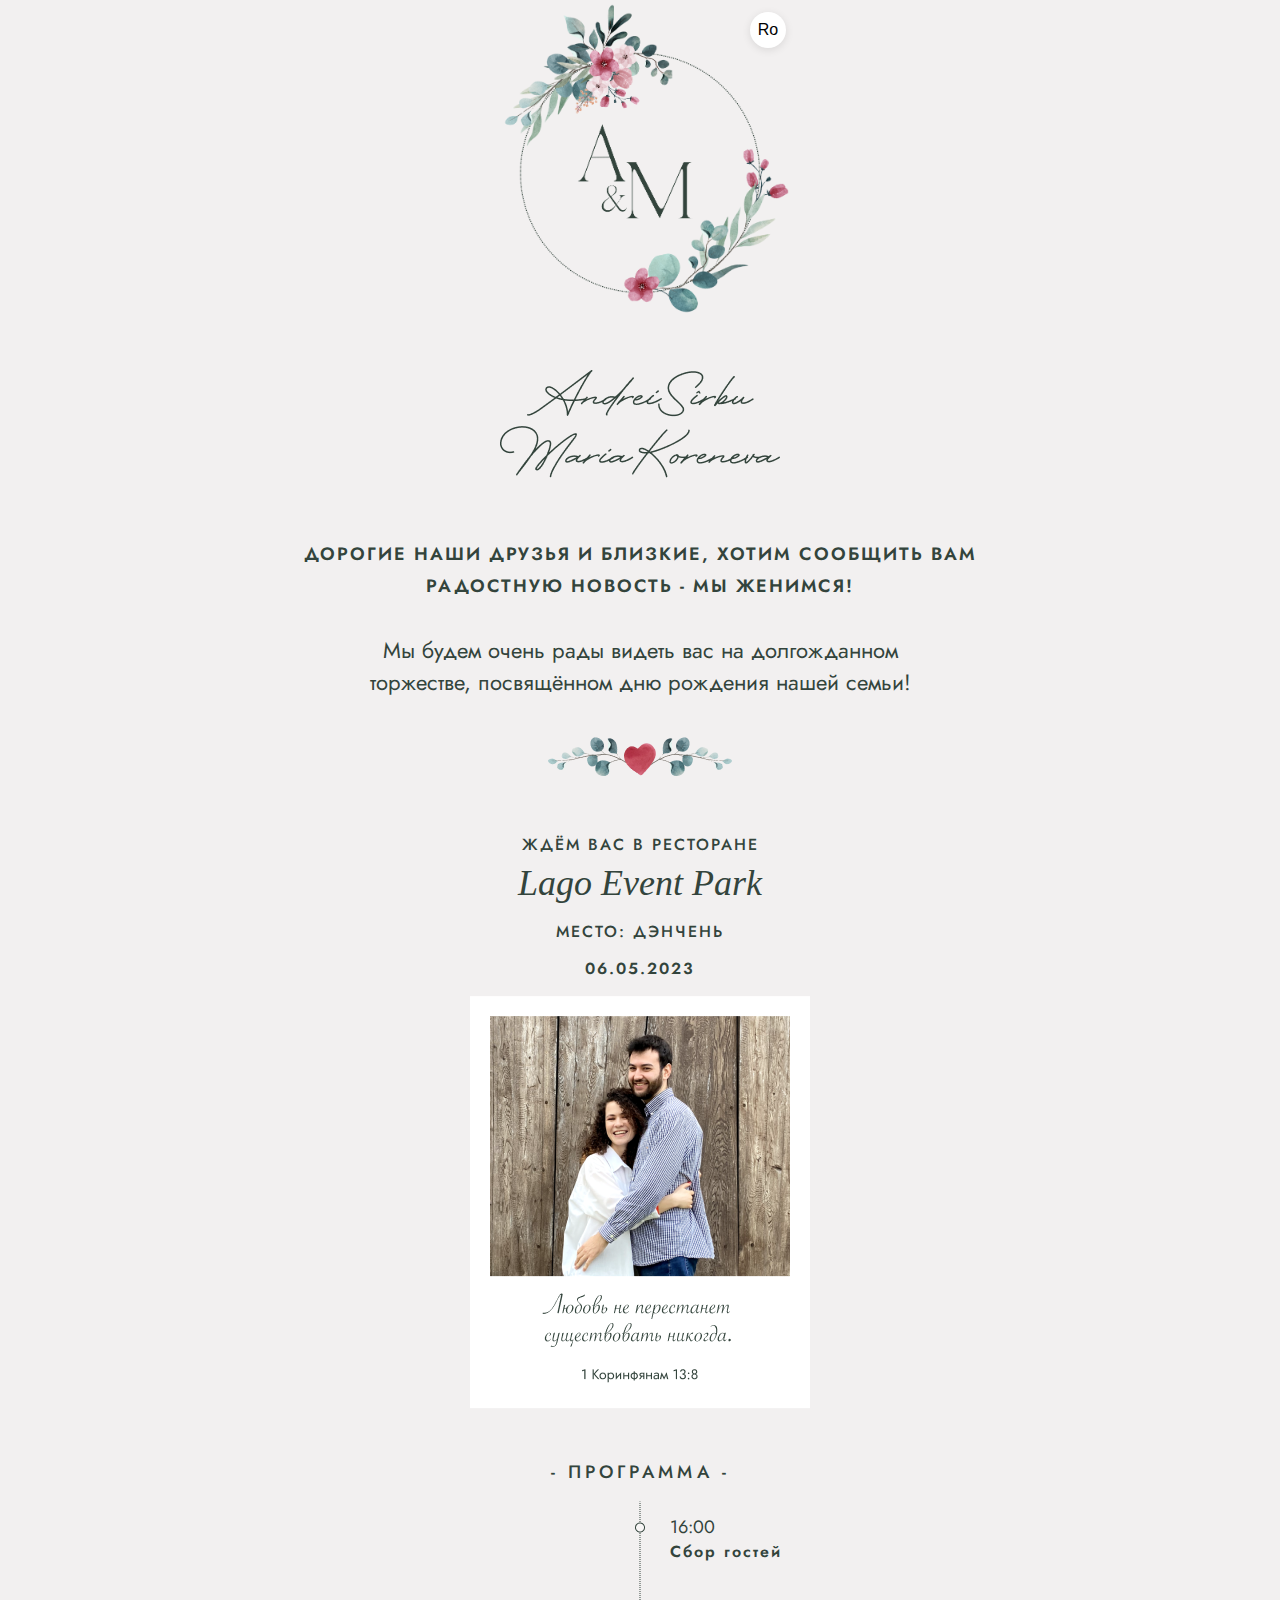
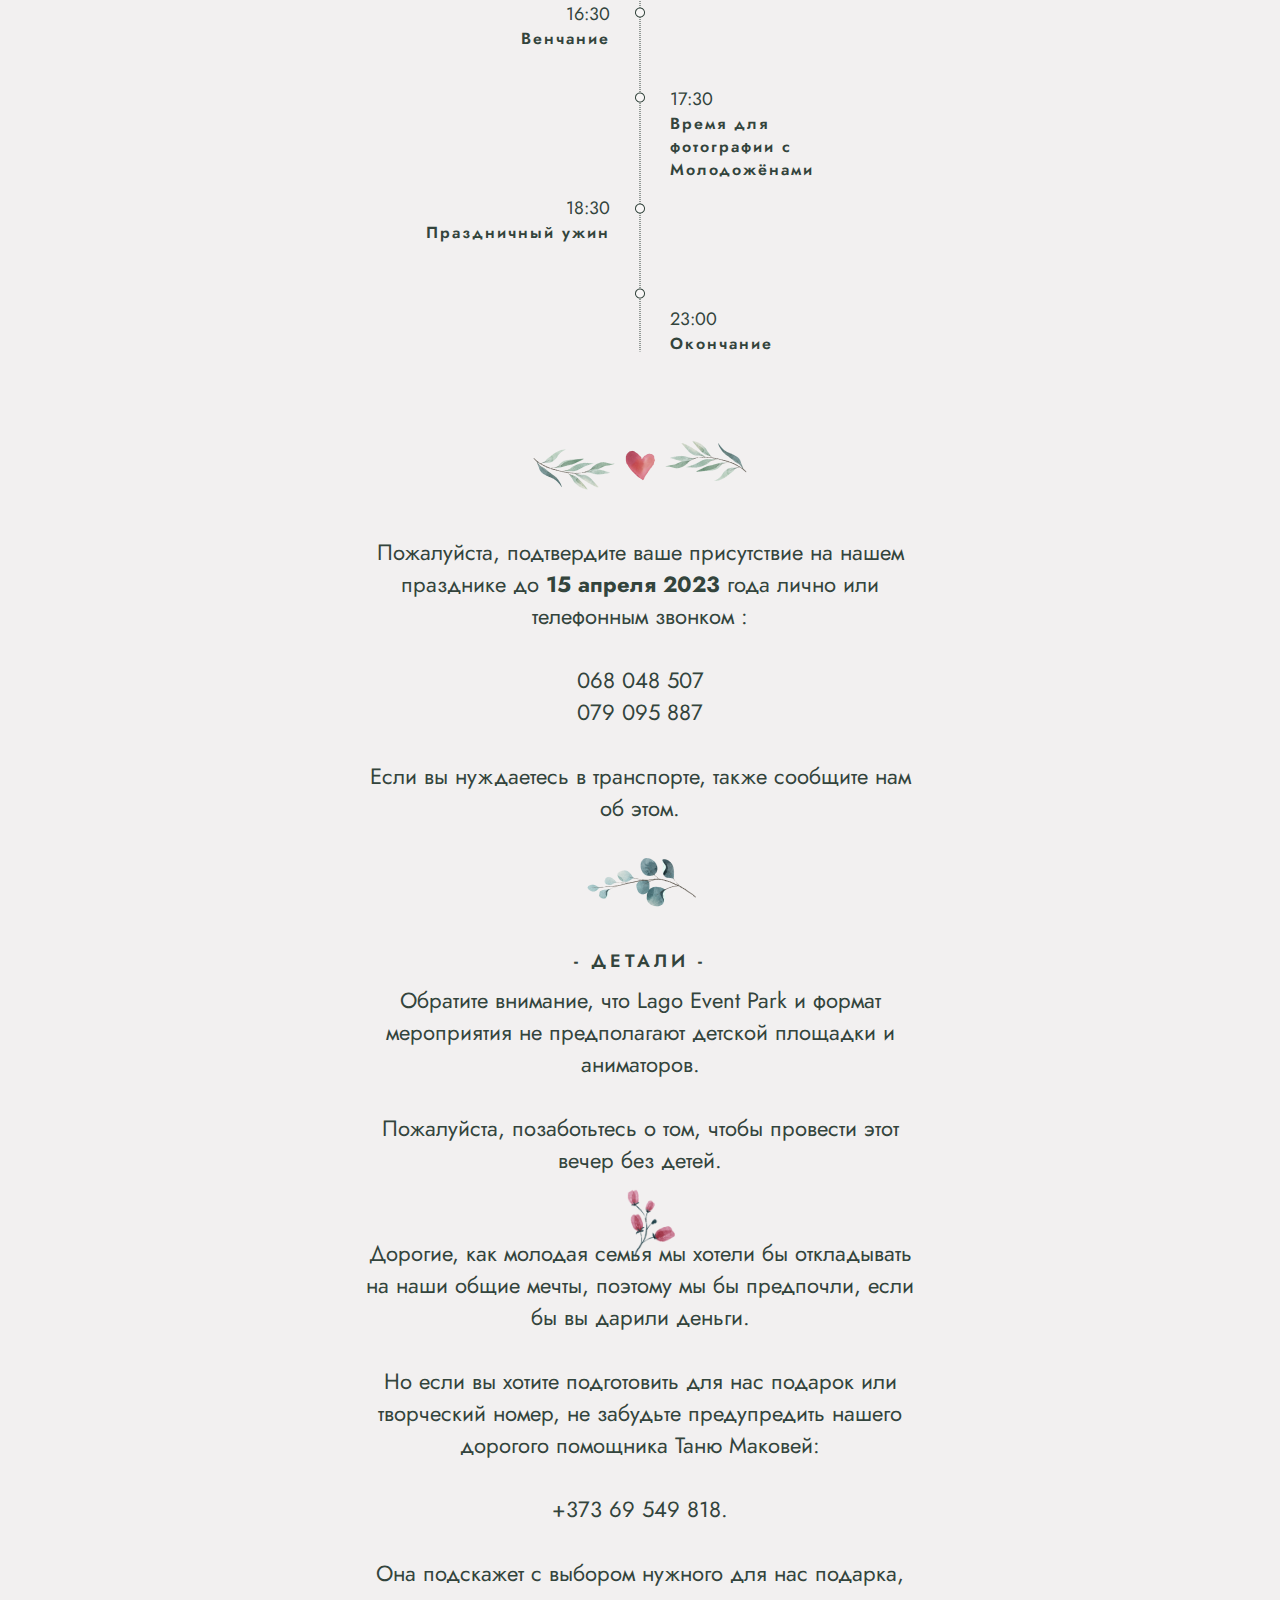
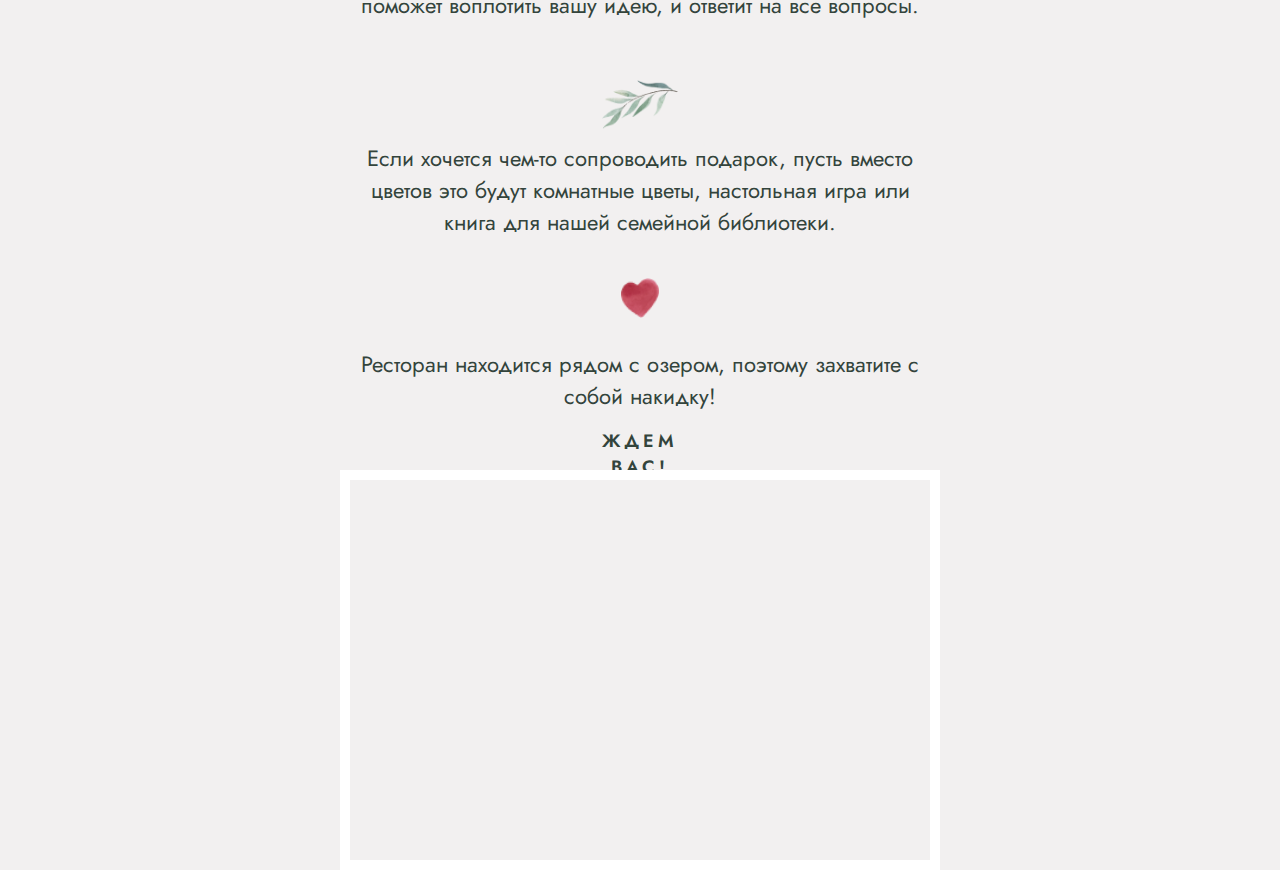
==== index.html @ 671404ca "Stock" ====
<!DOCTYPE html>
<html lang="en">
<head>
    <meta charset="UTF-8">
    <meta http-equiv="X-UA-Compatible" content="IE=edge">
    <meta name="viewport" content="width=device-width, initial-scale=1, shrink-to-fit=no">
    <title>Wedding</title>
    <link rel="stylesheet" href="css/style.css">
    <link rel="stylesheet" href="https://cdn.jsdelivr.net/npm/bootstrap@4.3.1/dist/css/bootstrap.min.css" integrity="sha384-ggOyR0iXCbMQv3Xipma34MD+dH/1fQ784/j6cY/iJTQUOhcWr7x9JvoRxT2MZw1T" crossorigin="anonymous">
</head>
<body style="background-color: #F2F0F0;">
    <div class="switch">
        <a href="index_ro.html"><p class="swtc">Ro</p></a>
    </div>
    <section id="logo">
        <div class="logo">
            <img src="images/logo.png" alt="" class="img-logo">
        </div>
    </section>

    <section id="info">
        <div class="name">
            <img src="images/name.png" alt="" class="name1">
        </div>

        <div class="description">
            <p class="d-text1">Дорогие наши друзья и близкие, 
                хотим сообщить вам радостную 
                новость - МЫ ЖЕНИМСЯ!</p>
            <p class="d-text2">Мы будем очень рады видеть вас на 
                долгожданном торжестве, посвящённом дню 
                рождения нашей семьи!</p>
        </div>

        <div class="heart">
            <img src="images/heart.png" alt="" class="he">
        </div>

        <div class="place">
            <p class="p1">Ждём вас в ресторане</p>
            <p class="p2">Lago Event Park</p>
            <p class="p3">Место: Дэнчень</p>
            <p class="p4">06.05.2023</p>
        </div>

        <div class="palaroid">
            <img src="images/palaroid.png" alt="" class="foto">
        </div>

        <div class="program">
            <p class="t1">- Программа -</p>
            <img src="images/line.png" alt="" class="line">
            <div class="left">
                <div class="ev2">
                    <p class="time">16:30</p>
                    <p class="title">Венчание</p>
                </div>
                <div class="ev4">
                    <p class="time">18:30</p>
                    <p class="title">Праздничный ужин</p>
                </div>
            </div>
            <div class="right">
                <div class="ev1">
                    <p class="time">16:00</p>
                    <p class="title">Сбор гостей</p>
                </div>
                <div class="ev3">
                    <p class="time">17:30</p>
                    <p class="title">Время для фотографии с Молодожёнами</p>
                </div>
                <div class="ev5">
                    <p class="time">23:00</p>
                    <p class="title">Окончание</p>
                </div>
            </div>
        </div>

        <div class="heart1">
            <img src="images/heart1.png" alt="" class="he">
        </div>

        <div class="desc">
            <p class="d-1">Пожалуйста, подтвердите ваше присутствие на нашем празднике до <b>15 апреля 2023</b> года лично или телефонным звонком :
                <br><br>
                068 048 507
                <br>
                079 095 887
                <br><br>
                Если вы нуждаетесь в транспорте, 
                также сообщите нам об этом.
            </p>

                    <div class="creng">
                        <img src="images/creng.png" alt="" class="he">
                    </div>

            <p class="d-2">- ДЕТАЛИ -</p>
            <p class="d-3">Обратите внимание, что Lago Event Park и формат мероприятия не предполагают детской 
                площадки и аниматоров.
                <br><br>
                Пожалуйста, позаботьтесь о том, чтобы 
                провести этот вечер без детей.
            </p>

                    <div class="flower">
                        <img src="images/flower.png" alt="" class="fl">
                    </div>
                    <p class="d-6">Дорогие, как молодая семья мы хотели бы 
                        откладывать на наши общие мечты, поэтому мы 
                        бы предпочли, если бы вы дарили деньги. 
                        <br><br>
                        Но если вы хотите подготовить для нас 
                        подарок или творческий номер, не забудьте предупредить нашего дорогого 
                        помощника Таню Маковей: 
                        <br><br>
                        +373 69 549 818. 
                        <br><br>
                        Она подскажет с выбором нужного для нас 
                        подарка, поможет воплотить вашу идею, 
                        и ответит на все вопросы.
                    </p>
            

                    <div class="leafs">
                        <img src="images/leafs.png" alt="" class="fl">
                    </div>
                    
                    <p class="d-5">Если хочется чем-то сопроводить подарок, пусть вместо цветов это будут комнатные цветы, настольная игра или книга для нашей семейной библиотеки.</p>


                <div class="heart3">
                    <img src="images/heart3.png" alt="" class="hr">
                </div>

            <p class="d-7">Ресторан находится рядом с озером, поэтому 
                захватите с собой накидку!</p>
            <p class="d-8">Ждем Вас!</p>
        </div>

        <div class="map">
            <iframe src="https://www.google.com/maps/embed?pb=!1m14!1m8!1m3!1d10893.142472630005!2d28.726881!3d46.956078!3m2!1i1024!2i768!4f13.1!3m3!1m2!1s0x40c97ffc938f98e7%3A0xcc54487a6e517bd4!2sLago%20Event%20Park!5e0!3m2!1sru!2sus!4v1680811544933!5m2!1sru!2sus" width="600" height="400" allowfullscreen="" loading="lazy" referrerpolicy="no-referrer-when-downgrade"></iframe>
        </div>
    </section>
</body>
</html>
---- css/style.css ----
@import url('https://fonts.googleapis.com/css2?family=Jost&display=swap');

@import url('https://fonts.cdnfonts.com/css/silk-serif');


#logo{
    display: flex;
    justify-content: space-evenly;
    width: 100%;
}

.logo{
    display: flex;
    justify-content: space-evenly;
    width: 100%;
}

.img-logo{
    height: 330px;
}

#info{
    width: 100%;
}

.name{
    display: flex;
    justify-content: space-evenly;
    position: relative;
    width: 100%;
    top: 40px;
}

.description{
    display: flex;
    flex-direction: column;
    align-items: center;
    width: 100%;
    top: 100px;
    position: relative;
}

.d-text1{
    width: 770px;
    height: 96px;
    font-family: 'Jost';
    font-style: normal;
    font-weight: 600;
    font-size: 18px;
    line-height: 32px;
    text-align: center;
    letter-spacing: 2px;
    text-transform: uppercase;
    color: #33443C;
    margin: 0;
}

.d-text2{
    width: 570px;
    height: 96px;
    font-family: 'Jost';
    font-style: normal;
    font-weight: 400;
    font-size: 22px;
    line-height: 32px;
    text-align: center;
    color: #33443C;
    margin: 0;
}

.heart{
    display: flex;
    flex-direction: column;
    align-items: center;
    position: relative;
    width: 100%;
    top: 80px;
}

.heart1{
    display: flex;
    flex-direction: column;
    align-items: center;
    position: relative;
    width: 100%;
    top: 200px;
}

.place{
    display: flex;
    flex-direction: column;
    align-items: center;
    width: 100%;
    height: 166px;
    top: 100px;
    position: relative;
}

.p1{
    font-family: 'Jost';
    font-style: normal;
    font-weight: 500;
    font-size: 16px;
    line-height: 30px;
    text-align: center;
    letter-spacing: 2px;
    text-transform: uppercase;
    color: #33443C;
    margin:0;
}

.p2{
    font-family: 'Silk Serif';
    font-style: italic;
    font-weight: 300;
    font-size: 36px;
    line-height: 47px;
    text-align: center;
    color: #33443C;
    margin: 0 0 10px 0;
}

.p3{
    font-family: 'Jost';
    font-style: normal;
    font-weight: 500;
    font-size: 16px;
    line-height: 30px;
    text-align: center;
    letter-spacing: 2px;
    text-transform: uppercase;
    color: #33443C;
    margin: 0 0 10px 0;
}

.p4{
    font-family: 'Jost';
    font-style: normal;
    font-weight: 600;
    font-size: 16px;
    line-height: 23px;
    text-align: center;
    letter-spacing: 2px;
    text-transform: uppercase;
    color: #33443C;
    margin:0;
}

.palaroid{
    display: flex;
    flex-direction: column;
    align-items: center;
    position: relative;
    width: 100%;
    top: 100px;
}

.program{
    display: flex;
    flex-direction: column;
    align-items: center;
    position: relative;
    width: 100%;
    height: 506.06px;
    top: 150px;
}

.t1{
    font-family: 'Jost';
    font-style: normal;
    font-weight: 500;
    font-size: 18px;
    line-height: 26px;
    text-align: center;
    letter-spacing: 4px;
    text-transform: uppercase;
    color: #33443C;
}

.right{
    position: relative;
    width: 200px;
    height: 419px;
    right: -130px;
    top: -548px;
}

.left{
    position: relative;
    width: 200px;
    height: 419px;
    left: -130px;
    top: -451px;
}

.ev1{
    display: flex;
    flex-direction: column;
    align-items: flex-start;
    position: relative;
    top: 12px;
}

.ev3{
    display: flex;
    flex-direction: column;
    align-items: flex-start;
    position: relative;
    top: 135px;
}

.ev5{
    display: flex;
    flex-direction: column;
    align-items: flex-start;
    position: relative;
    top: 260px;
}

.ev2 {
    display: flex;
    flex-direction: column;
    align-items: flex-end;
    position: relative;
    top: 100px;
    text-align: right;
  }
  
  .ev4 {
    display: flex;
    flex-direction: column;
    align-items: flex-end;
    position: relative;
    top: 245px;
    text-align: right;
  }

.ev1_1{
    display: flex;
    flex-direction: column;
    align-items: flex-start;
    position: relative;
    top: 12px;
}

.ev3_1{
    display: flex;
    flex-direction: column;
    align-items: flex-start;
    position: relative;
    top: 135px;
}

.ev5_1{
    display: flex;
    flex-direction: column;
    align-items: flex-start;
    position: relative;
    top: 260px;
}

.ev2_1{
    display: flex;
    flex-direction: column;
    align-items: flex-end;
    position: relative;
    top: 100px;
    text-align: right;
}
  
.ev4_1{
    display: flex;
    flex-direction: column;
    align-items: flex-end;
    position: relative;
    top: 245px;
    text-align: right;
}
  

.title{
    width: 201px;
    font-family: 'Jost';
    font-style: normal;
    font-weight: 600;
    font-size: 16px;
    line-height: 23px;
    letter-spacing: 2px;
    color: #33443C;
    margin: 0;
}

.time{
    font-family: 'Jost';
    font-style: normal;
    font-weight: 400;
    font-size: 18px;
    line-height: 26px;
    color: #33443C;
    margin: 0;
}

.desc{
    display: flex;
    flex-direction: column;
    align-items: center;
    position: relative;
    top: 220px;
}

.d-1{
    width: 570px;
    height: 288px;
    font-family: 'Jost';
    font-style: normal;
    font-weight: 400;
    font-size: 22px;
    line-height: 32px;
    text-align: center;
    color: #33443C;
    margin: 0;
}

.creng{
    display: flex;
    flex-direction: column;
    align-items: center;
    position: relative;
}
.creng1{
    display: flex;
    flex-direction: column;
    align-items: center;
    position: relative;
    top: -80px;
}

.d-21{
    position: relative;
    top: -80px;
    font-family: 'Jost';
    font-style: normal;
    font-weight: 600;
    font-size: 18px;
    line-height: 26px;
    text-align: center;
    letter-spacing: 4px;
    text-transform: uppercase;
    color: #33443C;
    margin: 0;
}
.d-2{
    position: relative;
    font-family: 'Jost';
    font-style: normal;
    font-weight: 600;
    font-size: 18px;
    line-height: 26px;
    text-align: center;
    letter-spacing: 4px;
    text-transform: uppercase;
    color: #33443C;
    margin: 0;
}

.d-31{
    position: relative;
    top: -40px;
    width: 570px;
    height: 192px;
    font-family: 'Jost';
    font-style: normal;
    font-weight: 400;
    font-size: 22px;
    line-height: 32px;
    text-align: center;
    color: #33443C;
}

.d-3{
    position: relative;
    top: 10px;
    width: 570px;
    height: 192px;
    font-family: 'Jost';
    font-style: normal;
    font-weight: 400;
    font-size: 22px;
    line-height: 32px;
    text-align: center;
    color: #33443C;
}

.flower1{
    display: flex;
    flex-direction: column;
    align-items: center;
    position: relative;
    width: 100%;
    top: -50px;
}

.flower{
    display: flex;
    flex-direction: column;
    align-items: center;
    position: relative;
    width: 100%;
}

.fl{
    height: 75px;
}

.d-4{
    position: relative;
    top: 10px;
    width: 300px;
    height: 26px;
    font-family: 'Jost';
    font-style: normal;
    font-weight: 600;
    font-size: 18px;
    line-height: 26px;
    text-align: center;
    letter-spacing: 4px;
    text-transform: uppercase;
    color: #33443C;
}

.d-5{
    position: relative;
    top: 10px;
    width: 570px;
    height: 96px;
    font-family: 'Jost';
    font-style: normal;
    font-weight: 400;
    font-size: 22px;
    line-height: 32px;
    text-align: center;
    color: #33443C;
    margin: 0;
}

.leafs1{
    display: flex;
    flex-direction: column;
    align-items: center;
    position: relative;
    width: 100%;
    top: -16px;
}

.leafs{
    display: flex;
    flex-direction: column;
    align-items: center;
    position: relative;
    width: 100%;
    top: 10px;
}

.fl{
    height: 75px;
}

.d-6{
    position: relative;
    top: -20px;
    width: 570px;
    font-family: 'Jost';
    font-style: normal;
    font-weight: 400;
    font-size: 22px;
    line-height: 32px;
    text-align: center;
    color: #33443C;
}

.heart3{
    display: flex;
    flex-direction: column;
    align-items: center;
    position: relative;
    width: 100%;
    top: 50px;
}

.hr{
    height: 40px;
}

.d-7{
    position: relative;
    top: 80px;
    width: 570px;
    height: 64px;
    font-family: 'Jost';
    font-style: normal;
    font-weight: 400;
    font-size: 22px;
    line-height: 32px;
    text-align: center;
    color: #33443C;
}

.d-8{
    top: 80px;
    position: relative;
    width: 136px;
    height: 26px;
    font-family: 'Jost';
    font-style: normal;
    font-weight: 600;
    font-size: 18px;
    line-height: 26px;
    text-align: center;
    letter-spacing: 4px;
    text-transform: uppercase;
    color: #33443C;
}

.d-81{
    top: 80px;
    position: relative;
    width: 136px;
    height: 26px;
    font-family: 'Jost';
    font-style: normal;
    font-weight: 600;
    font-size: 18px;
    line-height: 26px;
    text-align: center;
    letter-spacing: 4px;
    text-transform: uppercase;
    color: #33443C;
}

.map{
    display: flex;
    flex-direction: column;
    align-items: center;
    position: relative;
    top: 300px;
}

.map1{
    display: flex;
    flex-direction: column;
    align-items: center;
    position: relative;
    top: 350px;
}

iframe {
    border: 10px solid #fff; /* bordură de 10px, culoarea albă (#fff) */
}

.switch {
    position: absolute; 
    top: 30px;
    left: 60%;
    transform: translate(-50%, -50%); 
  }
  

.swtc{
    display: flex;
    flex-direction: column;
    justify-content: center;
    align-items: center;
    padding: 0;
    margin: 0;
    width: 36px;
    height: 36px;
    background: #FFFFFF;
    box-shadow: 0px 2px 8px rgba(0, 0, 0, 0.1);
    border-radius: 100px;
    cursor: pointer;
    text-decoration: none;
    color: black;
}
  
  
@media only screen and (max-width: 844px) {
    #info{
        max-width: 100%;
        max-height: auto;
    }
    .d-text1{
        width: 100%;
        font-size: small;
    }
    .d-text2{
        width: 100%;
        font-size: large;
    }
    div{
        padding: 20px;
        font-size: 10px;
        top: -10px;
    }
    .ev2{
        top: 58px;
    }
    .ev4{
        top: 166px;
    }
    .ev1{
        top: -170px;
    }
    .ev3{
        top: -88px;
    }
    .ev5{
        top: -28px;
    }
    .ev2_1{
        position: relative;
        top: 60px;
        text-align: right;
    }
    .ev4_1{
        position: relative;
        top: 166px;
        text-align: right;
    }
    .ev1_1{
        position: relative;
        top: -146px;
    }
    .ev3_1{
        position: relative;
        top: -88px;
    }
    .ev5_1{
        position: relative;
        top: -28px;
    }
    .right{
        right:-83px
    }
    .left{
        left:-90px
    }
    .title{
        width: 100%;
    }
    .d-1{
        width: 100%;
        font-size: large;
    }
    .d-3{
        width: 100%;
        font-size: large;
    }
    .d-31{
        width: 100%;
        font-size: large;
    }
    .d-5{
        width: 100%;
        font-size: large;
    }
    .d-6{
        width: 100%;
        font-size: large;
    }
    .d-7{
        width: 100%;
        font-size: large;
    }
    .d-81{
        width: 100%;
        font-size: large;
        top: 110px;
    }
    .description{
        top: 10px;
    }
    .heart{
        top: 10px;
    }
    .heart1{
        top: 40px;
    }
    .place{
        top: 10px;
    }
    .palaroid{
        top: 25px;
    }
    .program{
        top: 25px;
    }
    .desc{
        top: 25px;
    }
    .name{
        top: 0px;
    }
    .map{
        width: 100%;
        top: 80px;
        position: relative;
    }
    .map1{
        width: 100%;
        top: 100px;
        position: relative;
    }
    iframe{
        width: 100%;
    }
    .switch{
        left: 90%;
    }
    .creng1{
        top: -55px;
    }
}
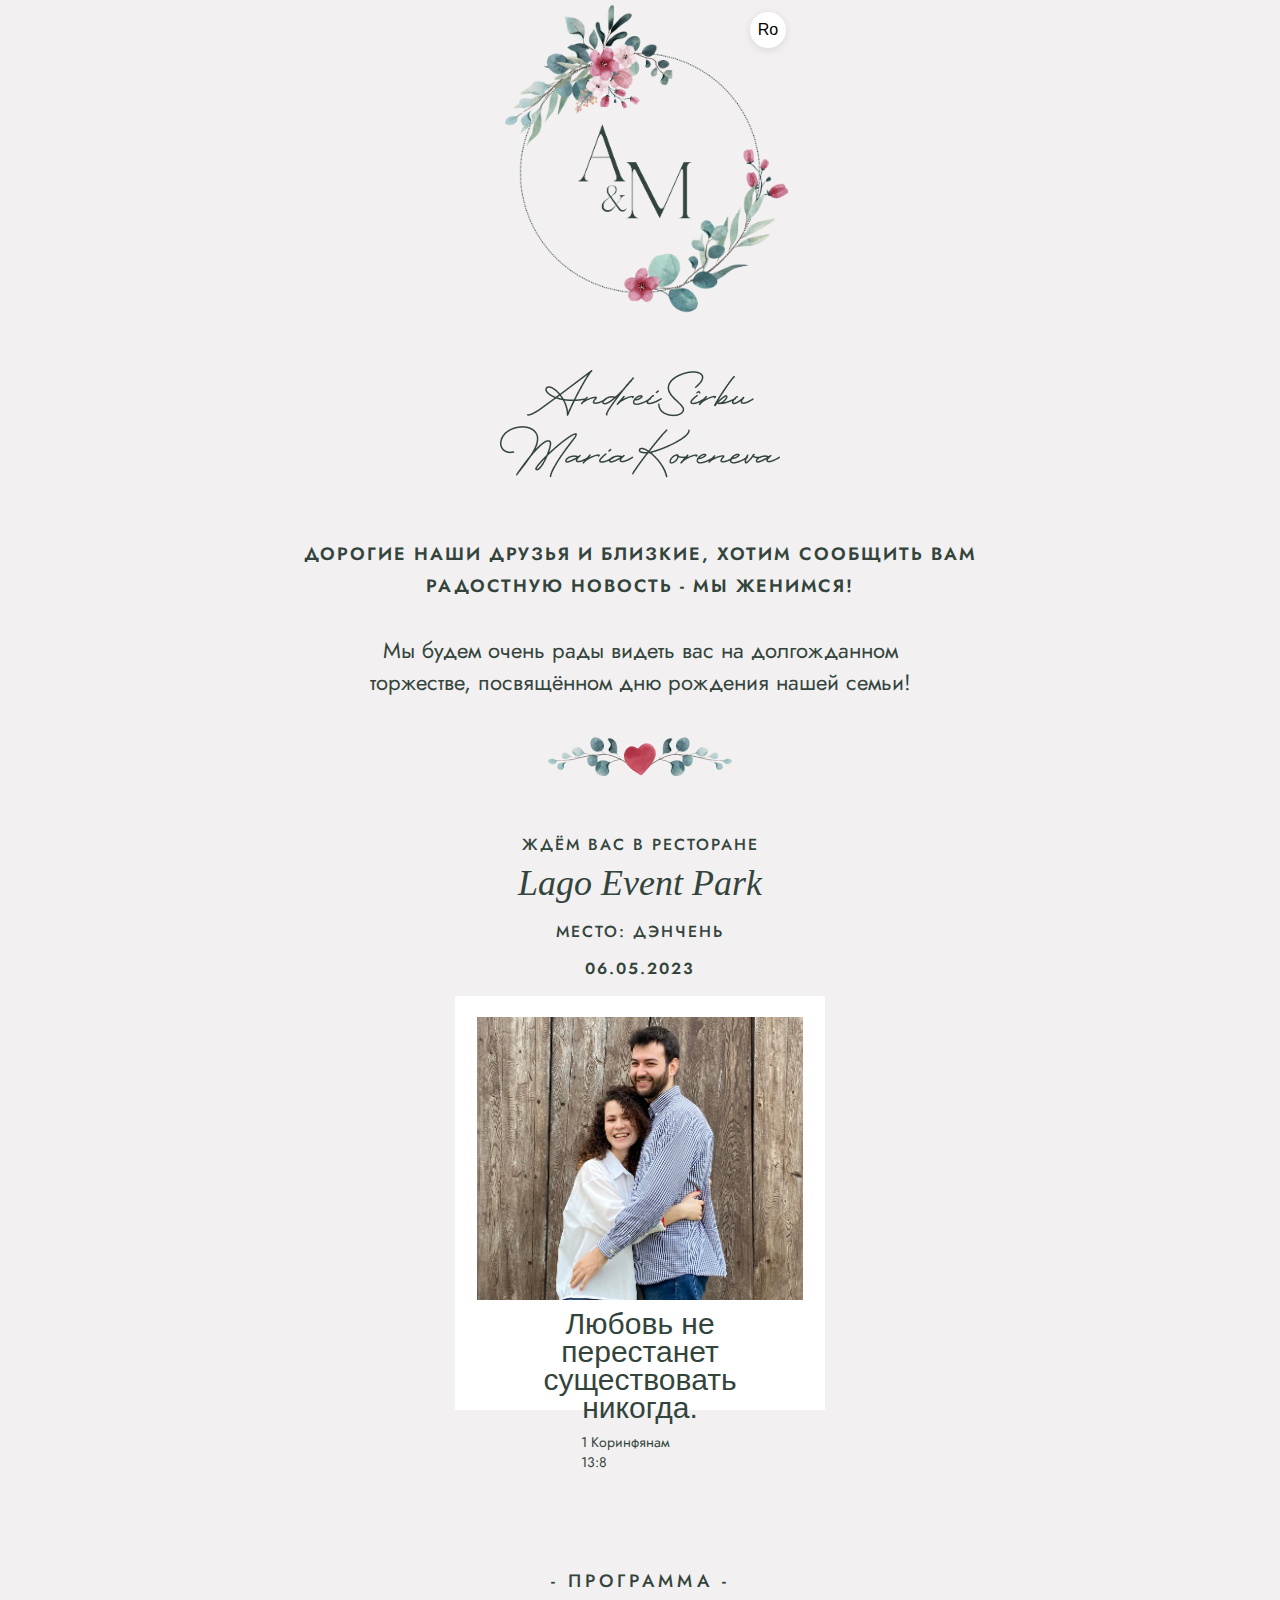
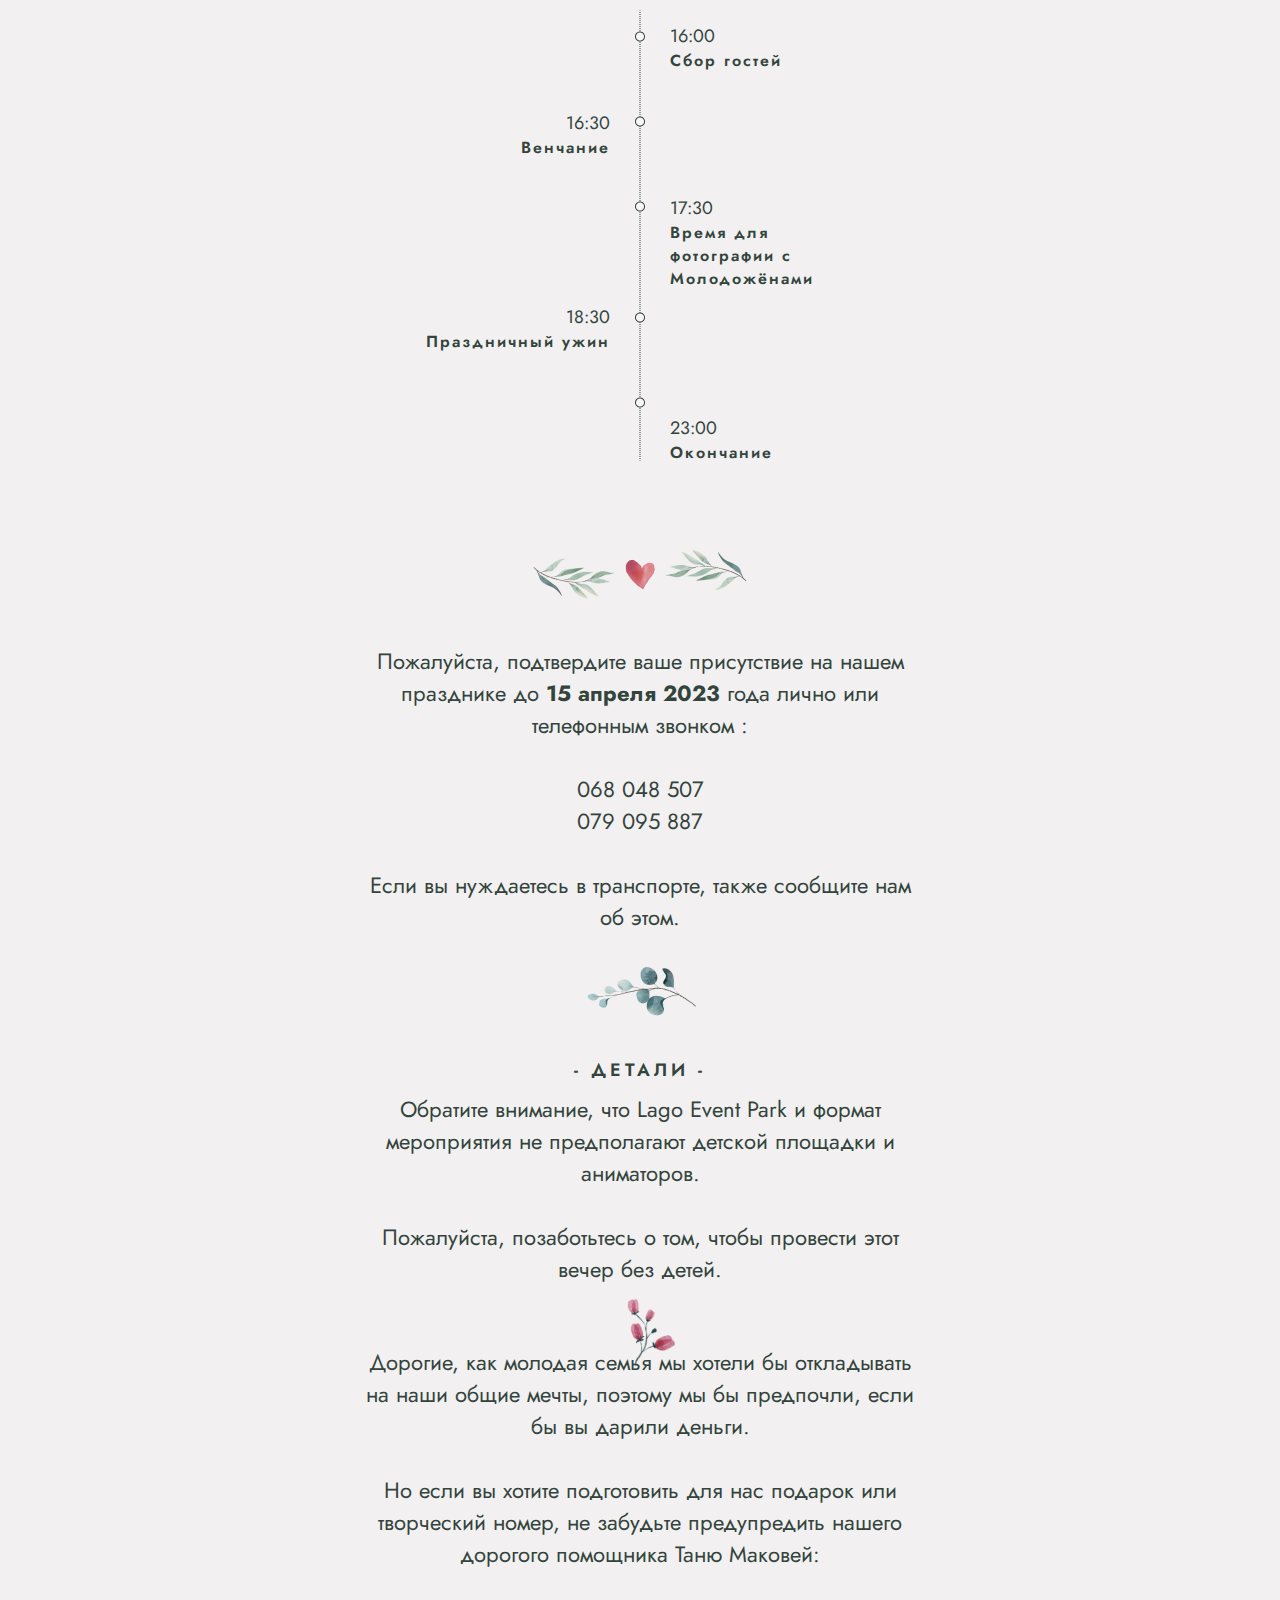
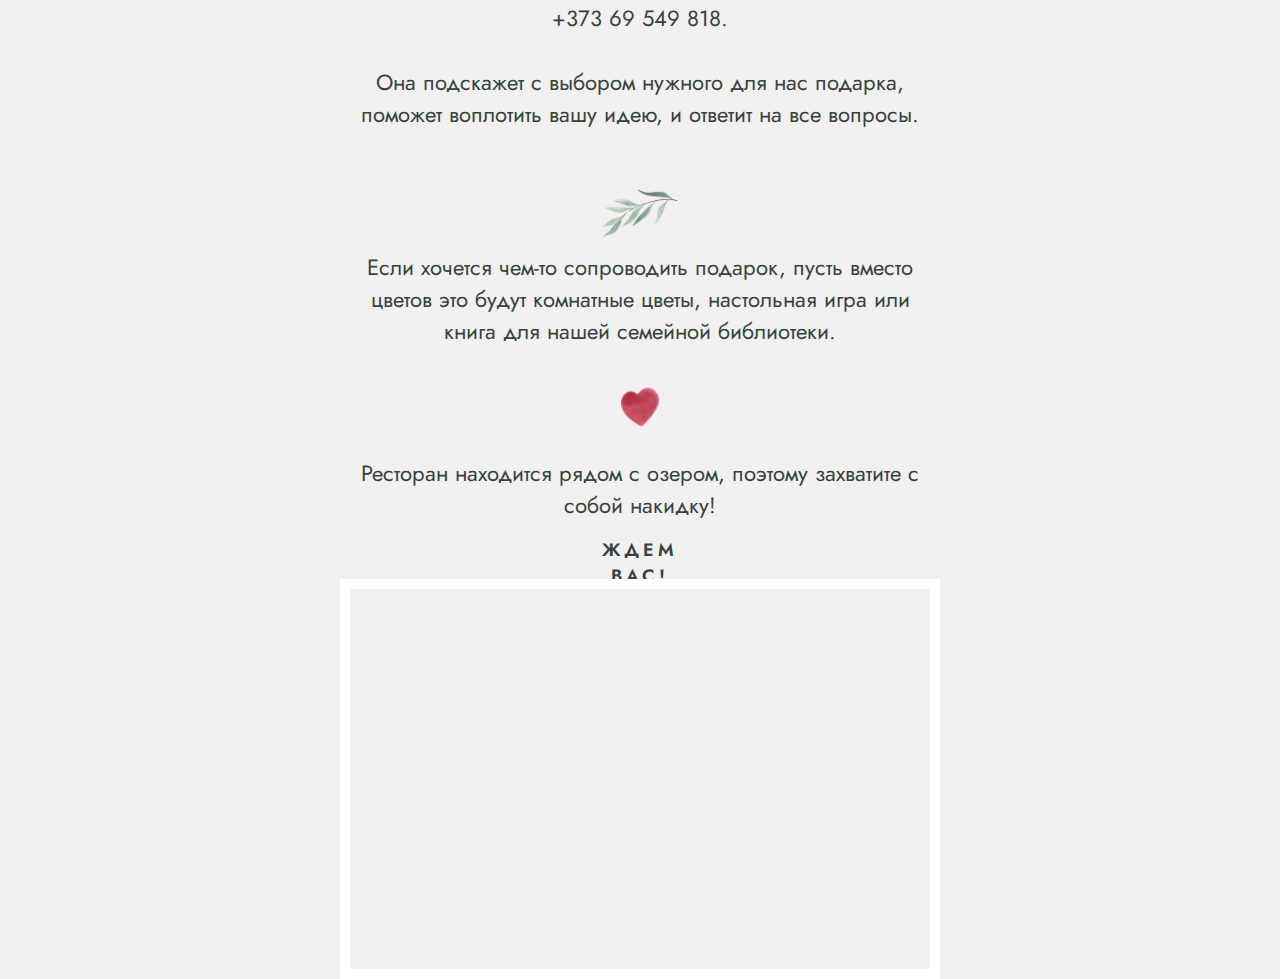
==== commit ed2e9eee: "1" ====
--- a/index.html
+++ b/index.html
@@ -44,7 +44,13 @@
         </div>
 
         <div class="palaroid">
-            <img src="images/palaroid.png" alt="" class="foto">
+            <span class="rectangle"></span>
+            <div class="foto-size">
+                <img src="images/foto.jpg" alt="" class="foto">
+            </div>
+            <p class="pal-text1">Любовь не перестанет 
+                существовать никогда.</p>
+            <p class="pal-text2">1 Коринфянам 13:8</p>
         </div>
 
         <div class="program">
--- a/css/style.css
+++ b/css/style.css
@@ -1,6 +1,8 @@
 @import url('https://fonts.googleapis.com/css2?family=Jost&display=swap');
 
 @import url('https://fonts.cdnfonts.com/css/silk-serif');
+
+@import url('https://fonts.cdnfonts.com/css/savoye-let');              
 
 
 #logo{
@@ -153,6 +155,56 @@
     position: relative;
     width: 100%;
     top: 100px;
+}
+
+.foto-size{
+    position: absolute;
+    width: 326.47px;
+    height: 282.94px;
+    top: 21px;
+    overflow: hidden;
+    display: flex;
+    justify-content: center;
+    align-items: center;
+}
+
+.foto{
+    width: 225%;
+    object-position: -20px -16px;
+}
+
+.rectangle{
+    position: relative;
+    width: 370px;
+    height: 413.53px;
+    background: #FFFFFF;
+}
+
+.pal-text1{
+    position: relative;
+    top: -100px;
+    width: 193px;
+    height: 56px;
+    font-family: 'Savoye LET' sans-serif;
+    font-style: normal;
+    font-weight: 400;
+    font-size: 30px;
+    line-height: 28px;
+    text-align: center;
+    color: #33443C;
+}
+
+.pal-text2{
+    position: relative;
+    top: -50px;
+    width: 118px;
+    height: 20px;
+    font-family: 'Jost';
+    font-style: normal;
+    font-weight: 400;
+    font-size: 14px;
+    line-height: 20px;
+    color: #33443C;
 }
 
 .program{
@@ -583,7 +635,7 @@
 }
   
   
-@media only screen and (max-width: 844px) {
+@media screen and (max-width: 844px) {
     #info{
         max-width: 100%;
         max-height: auto;
